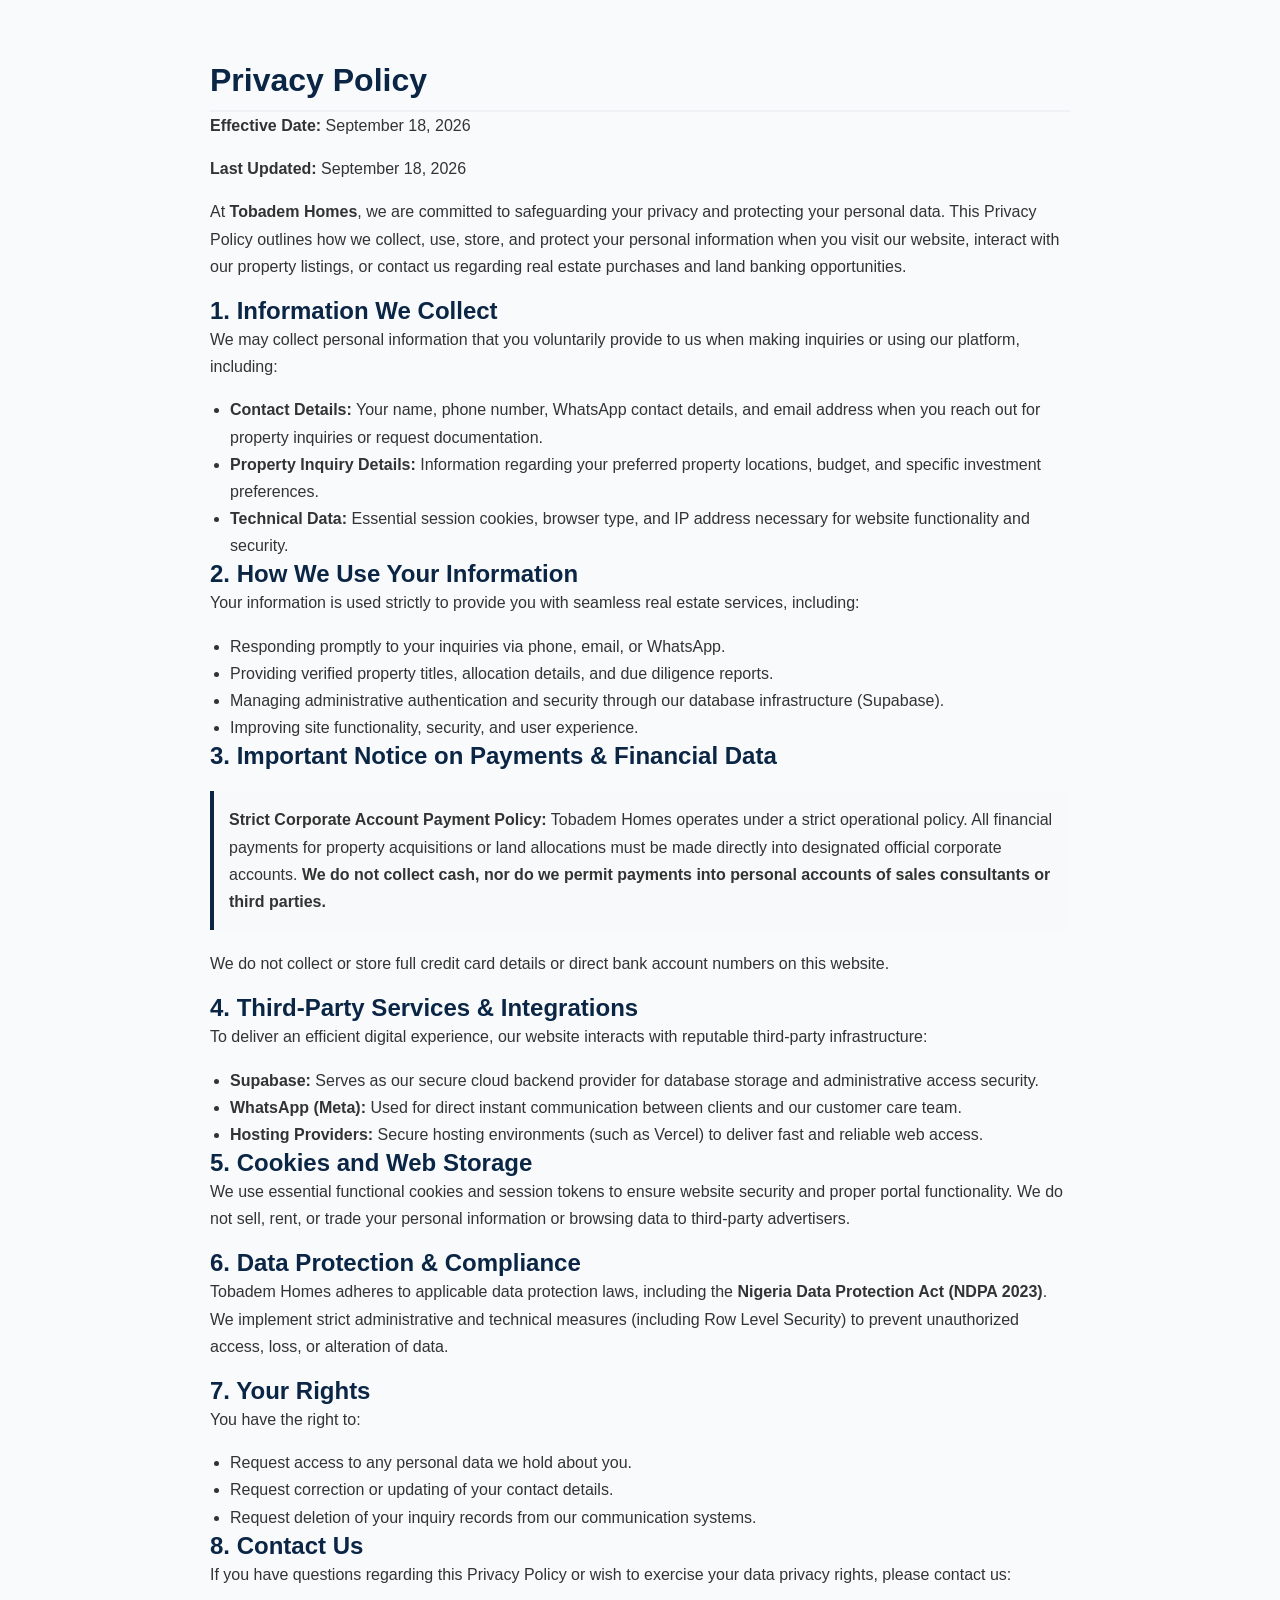
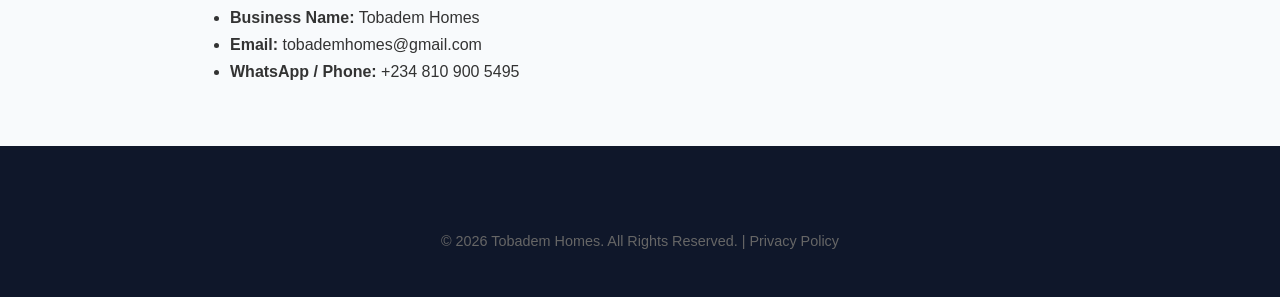
==== privacy-policy.html @ af04cc26 "Create privacy-policy.html" ====
<!doctype html>
<html lang="en">
  <head>
    <meta charset="UTF-8" />
    <meta name="viewport" content="width=device-width, initial-scale=1.0" />
    <title>Privacy Policy - Tobadem Homes</title>
    <link rel="stylesheet" href="style.css" />
    <!-- Link to your external stylesheet -->
    <style>
      .privacy-container {
        max-width: 900px;
        margin: 40px auto;
        padding: 20px;
        line-height: 1.7;
        color: #333;
      }
      .privacy-container h1,
      .privacy-container h2 {
        color: #0b2545; /* Navy Blue */
      }
      .privacy-container h1 {
        border-bottom: 2px solid #eef2f5;
        padding-bottom: 10px;
      }
      .privacy-container ul {
        margin-left: 20px;
      }
      .notice-box {
        background-color: #f8f9fa;
        border-left: 4px solid #0b2545;
        padding: 15px;
        margin: 20px 0;
      }
    </style>
  </head>
  <body>
    <main class="privacy-container">
      <h1>Privacy Policy</h1>
      <p><strong>Effective Date:</strong> September 18, 2026</p>
      <p><strong>Last Updated:</strong> September 18, 2026</p>

      <p>
        At <strong>Tobadem Homes</strong>, we are committed to safeguarding your
        privacy and protecting your personal data. This Privacy Policy outlines
        how we collect, use, store, and protect your personal information when
        you visit our website, interact with our property listings, or contact
        us regarding real estate purchases and land banking opportunities.
      </p>

      <h2>1. Information We Collect</h2>
      <p>
        We may collect personal information that you voluntarily provide to us
        when making inquiries or using our platform, including:
      </p>
      <ul>
        <li>
          <strong>Contact Details:</strong> Your name, phone number, WhatsApp
          contact details, and email address when you reach out for property
          inquiries or request documentation.
        </li>
        <li>
          <strong>Property Inquiry Details:</strong> Information regarding your
          preferred property locations, budget, and specific investment
          preferences.
        </li>
        <li>
          <strong>Technical Data:</strong> Essential session cookies, browser
          type, and IP address necessary for website functionality and security.
        </li>
      </ul>

      <h2>2. How We Use Your Information</h2>
      <p>
        Your information is used strictly to provide you with seamless real
        estate services, including:
      </p>
      <ul>
        <li>
          Responding promptly to your inquiries via phone, email, or WhatsApp.
        </li>
        <li>
          Providing verified property titles, allocation details, and due
          diligence reports.
        </li>
        <li>
          Managing administrative authentication and security through our
          database infrastructure (Supabase).
        </li>
        <li>Improving site functionality, security, and user experience.</li>
      </ul>

      <h2>3. Important Notice on Payments & Financial Data</h2>
      <div class="notice-box">
        <p>
          <strong>Strict Corporate Account Payment Policy:</strong> Tobadem
          Homes operates under a strict operational policy. All financial
          payments for property acquisitions or land allocations must be made
          directly into designated official corporate accounts.
          <strong
            >We do not collect cash, nor do we permit payments into personal
            accounts of sales consultants or third parties.</strong
          >
        </p>
      </div>
      <p>
        We do not collect or store full credit card details or direct bank
        account numbers on this website.
      </p>

      <h2>4. Third-Party Services & Integrations</h2>
      <p>
        To deliver an efficient digital experience, our website interacts with
        reputable third-party infrastructure:
      </p>
      <ul>
        <li>
          <strong>Supabase:</strong> Serves as our secure cloud backend provider
          for database storage and administrative access security.
        </li>
        <li>
          <strong>WhatsApp (Meta):</strong> Used for direct instant
          communication between clients and our customer care team.
        </li>
        <li>
          <strong>Hosting Providers:</strong> Secure hosting environments (such
          as Vercel) to deliver fast and reliable web access.
        </li>
      </ul>

      <h2>5. Cookies and Web Storage</h2>
      <p>
        We use essential functional cookies and session tokens to ensure website
        security and proper portal functionality. We do not sell, rent, or trade
        your personal information or browsing data to third-party advertisers.
      </p>

      <h2>6. Data Protection & Compliance</h2>
      <p>
        Tobadem Homes adheres to applicable data protection laws, including the
        <strong>Nigeria Data Protection Act (NDPA 2023)</strong>. We implement
        strict administrative and technical measures (including Row Level
        Security) to prevent unauthorized access, loss, or alteration of data.
      </p>

      <h2>7. Your Rights</h2>
      <p>You have the right to:</p>
      <ul>
        <li>Request access to any personal data we hold about you.</li>
        <li>Request correction or updating of your contact details.</li>
        <li>
          Request deletion of your inquiry records from our communication
          systems.
        </li>
      </ul>

      <h2>8. Contact Us</h2>
      <p>
        If you have questions regarding this Privacy Policy or wish to exercise
        your data privacy rights, please contact us:
      </p>
      <ul>
        <li><strong>Business Name:</strong> Tobadem Homes</li>
        <li><strong>Email:</strong> tobademhomes@gmail.com</li>
        <li><strong>WhatsApp / Phone:</strong> +234 810 900 5495</li>
      </ul>
    </main>

    <footer>
      <p
        style="text-align: center; padding: 20px; font-size: 0.9em; color: #666"
      >
        &copy; 2026 Tobadem Homes. All Rights Reserved. |
        <a href="privacy.html">Privacy Policy</a>
      </p>
    </footer>
  </body>
</html>
---- style.css ----
/* ==========================================================================
   TOBADEM HOMES - MASTER STYLESHEET (PRODUCTION READY)
   ========================================================================== */

/* --------------------------------------------------------------------------
   1. CSS Custom Properties / Design Tokens
   -------------------------------------------------------------------------- */
:root {
  --primary: #0f172a;          /* Deep Navy / Executive Base */
  --primary-light: #1e293b;    /* Lighter Navy Surface */
  --accent: #d97706;          /* Premium Gold / Amber */
  --accent-hover: #b45309;    /* Deep Gold Hover */
  --brand-green: #16a34a;      /* Original Verified Seal Green */
  --brand-green-hover: #15803d;/* Darker Green Hover */
  --brand-green-fade: rgba(22, 163, 74, 0.12); /* Soft Faded Green Badge BG */
  --bg-light: #f8fafc;         /* Cool Light Grey Background */
  --bg-white: #ffffff;         /* Pure White Surface */
  --text-dark: #334155;        /* Charcoal Body Text */
  --text-muted: #64748b;       /* Muted / Secondary Text */
  --border-color: #e2e8f0;     /* Border Light Neutral */
  --shadow-sm: 0 1px 3px rgba(0,0,0,0.1);
  --shadow-md: 0 4px 6px -1px rgba(0,0,0,0.1), 0 2px 4px -1px rgba(0,0,0,0.06);
  --shadow-lg: 0 20px 25px -5px rgba(0, 0, 0, 0.25);
  --transition: all 0.3s ease;
  --max-width: 1200px;
  --radius-sm: 6px;
  --radius-md: 8px;
  --radius-lg: 12px;
}

/* --------------------------------------------------------------------------
   2. Global Resets & Base Styles
   -------------------------------------------------------------------------- */
* {
  margin: 0;
  padding: 0;
  box-sizing: border-box;
}

html {
  scroll-behavior: smooth;
  font-size: 16px;
}

body {
  font-family: 'Segoe UI', -apple-system, BlinkMacSystemFont, Roboto, Oxygen, Ubuntu, Cantarell, sans-serif;
  line-height: 1.6;
  color: var(--text-dark);
  background-color: var(--bg-light);
  overflow-x: hidden;
}

h1, h2, h3, h4, h5, h6 {
  color: var(--primary);
  line-height: 1.25;
  font-weight: 700;
}

p {
  margin-bottom: 1rem;
}

p:last-child {
  margin-bottom: 0;
}

a {
  text-decoration: none;
  color: inherit;
  transition: var(--transition);
}

img {
  max-width: 100%;
  height: auto;
  display: block;
}

/* Accessibility Focus States */
a:focus-visible,
button:focus-visible,
input:focus-visible,
textarea:focus-visible {
  outline: 2px solid var(--accent);
  outline-offset: 2px;
}

/* --------------------------------------------------------------------------
   3. Common Layout & Utilities
   -------------------------------------------------------------------------- */
.container {
  max-width: var(--max-width);
  margin: 0 auto;
  padding: 0 1.5rem;
}

/* Section transparent overrides for unified background */
section,
.bg-light,
.developer-partners-section {
  background-color: transparent !important;
}

.section-header {
  text-align: center;
  margin-bottom: 2rem;
}

.section-header h2 {
  font-size: 2.25rem;
  font-weight: 800;
  margin-bottom: 0.5rem;
}

.section-header p {
  color: var(--text-muted);
  font-size: 1.1rem;
}

.grid {
  display: grid;
  grid-template-columns: repeat(auto-fit, minmax(300px, 1fr));
  gap: 2rem;
}

.category {
  display: inline-block;
  font-size: 0.75rem;
  text-transform: uppercase;
  letter-spacing: 1px;
  font-weight: 700;
  color: var(--accent);
  background: rgba(217, 119, 6, 0.1);
  padding: 0.25rem 0.75rem;
  border-radius: 50px;
  margin-bottom: 0.5rem;
}

.lead {
  font-size: 1.15rem;
  font-weight: 600;
  color: var(--primary);
}

/* Button Variants */
.btn-primary {
  display: inline-block;
  background-color: var(--accent);
  color: #ffffff;
  padding: 0.8rem 1.6rem;
  border-radius: var(--radius-sm);
  font-weight: 600;
  border: none;
  cursor: pointer;
  text-align: center;
  transition: var(--transition);
}

.btn-primary:hover {
  background-color: var(--accent-hover);
  transform: translateY(-2px);
}

.btn-secondary {
  display: inline-block;
  background-color: transparent;
  color: #ffffff;
  padding: 0.8rem 1.6rem;
  border-radius: var(--radius-sm);
  font-weight: 600;
  border: 2px solid #ffffff;
  cursor: pointer;
  text-align: center;
  transition: var(--transition);
}

.btn-secondary:hover {
  background-color: #ffffff;
  color: var(--primary);
}

/* --------------------------------------------------------------------------
   4. Navigation Bar & Mobile Menu Toggle Styles
   -------------------------------------------------------------------------- */
header {
  position: sticky;
  top: 0;
  background-color: #ffffff !important;
  z-index: 1000;
  border-bottom: 1px solid var(--border-color);
  box-shadow: var(--shadow-sm);
}

.navbar {
  display: flex;
  justify-content: space-between;
  align-items: center;
  max-width: var(--max-width);
  margin: 0 auto;
  padding: 1.2rem 1.5rem;
}

.logo {
  font-size: 1.5rem;
  font-weight: 800;
  color: var(--primary);
  letter-spacing: 1px;
}

.logo span {
  color: var(--accent);
}

.nav-links {
  display: flex;
  list-style: none;
  align-items: center;
  gap: 1.8rem;
}

.nav-links a {
  color: var(--text-dark);
  font-size: 0.95rem;
  font-weight: 600;
}

.nav-links a:hover {
  color: var(--accent);
}

.btn-nav {
  background-color: var(--accent);
  color: #ffffff !important;
  padding: 0.55rem 1.2rem;
  border-radius: var(--radius-sm);
}

.btn-nav:hover {
  background-color: var(--accent-hover) !important;
}

.menu-toggle {
  display: none;
  flex-direction: column;
  cursor: pointer;
  gap: 5px;
}

.menu-toggle .bar {
  width: 25px;
  height: 3px;
  background-color: var(--primary, #333);
  transition: 0.3s;
}

/* --------------------------------------------------------------------------
   5. Hero Section (Responsive Auto-Height)
   -------------------------------------------------------------------------- */
.hero,
#home.hero {
  background: linear-gradient(rgba(15, 23, 42, 0.85), rgba(15, 23, 42, 0.85)), 
              url('images/hero-photo.jpeg') center/cover no-repeat !important;
  height: auto !important;
  min-height: 480px;
  display: flex;
  align-items: center;
  justify-content: center;
  text-align: center;
  padding: 5rem 1.5rem 4rem 1.5rem !important;
  position: relative;
  z-index: 1;
}

.hero-content {
  max-width: 800px;
  width: 100%;
}

.hero-content h1 {
  color: #ffffff !important;
  font-size: 3rem;
  margin-bottom: 1rem;
}

.hero-content p {
  color: #e2e8f0 !important;
  font-size: 1.25rem;
  margin-bottom: 2rem;
}

.hero-btns {
  display: flex;
  gap: 1rem;
  justify-content: center;
}

/* --------------------------------------------------------------------------
   6. About Us Section (Standardized Header Scale & Center Alignment)
   -------------------------------------------------------------------------- */
#about h2,
.about-section h2,
.about-text h2,
#about .section-header {
  font-size: 2.25rem !important; /* Standardized to match all section titles */
  font-weight: 800 !important;
  color: var(--primary) !important;
  text-align: center !important;
  margin-bottom: 0.75rem !important;
}

#about p.lead,
.about-section p.lead,
.about-text p.lead,
#about .lead {
  text-align: center !important;
  max-width: 900px !important;
  margin-left: auto !important;
  margin-right: auto !important;
  margin-bottom: 2rem !important;
}

/* Maintain Justified Body Paragraphs Across Full Width */
#about p:not(.lead),
.about-section p:not(.lead),
.about-content p:not(.lead) {
  text-align: justify !important;
  text-justify: inter-word !important;
  max-width: 100% !important;
  margin-bottom: 1.2rem;
}

.about-text {
  max-width: 100% !important;
  margin: 0 auto;
}

/* --------------------------------------------------------------------------
   7. CEO / Leadership Section
   -------------------------------------------------------------------------- */
.ceo-wrapper {
  display: flex;
  align-items: flex-start;
  gap: 3.5rem;
}

.ceo-image-container {
  flex: 0 0 380px;
  position: relative;
  background-color: var(--border-color);
  border-radius: var(--radius-lg);
}

.ceo-img {
  width: 100%;
  height: 460px;
  border-radius: var(--radius-lg);
  box-shadow: var(--shadow-md);
  object-fit: cover;
  object-position: center top;
}

.ceo-badge {
  position: absolute;
  bottom: 20px;
  left: 20px;
  background-color: var(--accent);
  color: #ffffff;
  padding: 0.5rem 1rem;
  font-weight: 700;
  font-size: 0.85rem;
  border-radius: var(--radius-sm);
  box-shadow: var(--shadow-sm);
}

.ceo-content {
  flex: 1;
}

.ceo-content h2 {
  font-size: 2.2rem;
  margin-bottom: 0.2rem;
}

.ceo-name {
  color: var(--accent);
  font-size: 1.4rem;
  margin-bottom: 1.2rem;
}

/* CEO Text Justification */
#ceo .ceo-content p,
#ceo .ceo-content .lead {
  text-align: justify !important;
  text-justify: inter-word !important;
}

.ceo-highlights {
  display: flex;
  flex-direction: column;
  gap: 0.8rem;
  margin-top: 1.5rem;
}

.highlight-item {
  display: flex;
  align-items: center;
  gap: 0.8rem;
  font-weight: 600;
  color: var(--primary);
}

.highlight-item i {
  color: var(--accent);
  font-size: 1.2rem;
}

/* --------------------------------------------------------------------------
   8. Meet Our Team Section (Scope-Protected)
   -------------------------------------------------------------------------- */
.tobadem-team-section {
  text-align: center;
}

.tobadem-team-section .container {
  max-width: 1200px;
  margin: 0 auto;
  position: relative;
}

.tobadem-team-section .section-title {
  color: #0f172a;
  font-size: 2.25rem;
  font-weight: 800;
  letter-spacing: -0.5px;
  margin-bottom: 12px;
}

.tobadem-team-section .section-subtitle {
  color: #64748b;
  font-size: 1rem;
  max-width: 700px;
  margin: 0 auto 50px auto;
  line-height: 1.6;
}

.tobadem-team-section .slider-wrapper {
  position: relative;
  width: 100%;
}

.tobadem-team-section .team-slider {
  display: grid;
  grid-auto-flow: column;
  grid-auto-columns: calc((100% - 60px) / 4);
  gap: 20px;
  overflow-x: auto;
  scroll-behavior: smooth;
  scrollbar-width: none;
  padding-bottom: 25px;
  scroll-snap-type: x mandatory;
}

.tobadem-team-section .team-slider::-webkit-scrollbar {
  display: none;
}

.tobadem-team-section .team-card {
  position: relative;
  display: flex;
  flex-direction: column;
  background: #ffffff;
  border-radius: 8px;
  overflow: hidden;
  box-shadow: 0 4px 6px -1px rgba(0, 0, 0, 0.05), 0 2px 4px -1px rgba(0, 0, 0, 0.03);
  border: 1px solid #f1f5f9;
  scroll-snap-align: center;
}

.tobadem-team-section .team-card:first-child {
  scroll-snap-align: start;
}

.tobadem-team-section .image-container {
  width: 100%;
  height: 340px;
  overflow: hidden;
  clip-path: polygon(12% 0%, 100% 0%, 88% 100%, 0% 100%);
  background: #f8fafc;
  position: relative;
}

.tobadem-team-section .image-container::before {
  content: '';
  position: absolute;
  top: 0;
  left: 11.5%;
  width: 4px;
  height: 35px;
  background-color: #d97706;
  z-index: 2;
}

.tobadem-team-section .image-container img,
.team-card img,
.team-member-img img {
  width: 100%;
  height: 100%;
  object-fit: cover;
  object-position: center top !important;
}

.tobadem-team-section .member-info {
  margin-top: 5px;
  background: #ffffff;
  border-left: 4px solid #d97706;
  padding: 16px 15px;
  text-align: left;
  clip-path: polygon(0 0, 90% 0, 100% 100%, 0% 100%);
}

.tobadem-team-section .member-name {
  font-size: 1.15rem;
  font-weight: 700;
  color: #0f172a;
  letter-spacing: -0.3px;
}

.tobadem-team-section .member-role {
  font-size: 0.9rem;
  color: #d97706;
  font-weight: 600;
  margin-top: 3px;
}

.tobadem-team-section .slide-btn {
  position: absolute;
  right: -25px;
  top: 45%;
  transform: translateY(-50%);
  width: 46px;
  height: 46px;
  border-radius: 6px;
  background-color: #d97706;
  color: #ffffff;
  border: none;
  cursor: pointer;
  display: flex;
  align-items: center;
  justify-content: center;
  box-shadow: 0 4px 12px rgba(217, 119, 6, 0.2);
  transition: background-color 0.2s, transform 0.2s;
  z-index: 10;
  user-select: none;
}

.tobadem-team-section .slide-btn:hover {
  background-color: #b45309;
  transform: translateY(-50%) scale(1.03);
}

.tobadem-team-section .prev-btn {
  left: -25px;
  right: auto;
}

/* --------------------------------------------------------------------------
   9. Developer Partners Section (Marquee)
   -------------------------------------------------------------------------- */
.developer-partners-wrapper {
  overflow: hidden;
  width: 100%;
  position: relative;
}

.developer-partners-grid {
  display: flex !important;
  gap: 20px;
  width: max-content;
  animation: continuousScrollRight 10s linear infinite;
}

.developer-partners-grid:hover {
  animation-play-state: paused;
}

.developer-partners-section .partner-card {
  flex-shrink: 0;
  min-width: 220px;
  text-align: center;
  background: #ffffff;
  border: 1px solid var(--border-color);
  border-radius: var(--radius-md);
  padding: 1.2rem 1rem;
  box-shadow: var(--shadow-sm);
  transition: var(--transition);
}

.developer-partners-section .partner-card:hover {
  transform: translateY(-3px);
  border-color: var(--accent);
  box-shadow: var(--shadow-md);
}

.partner-card span {
  font-weight: 700;
  color: var(--primary);
  font-size: 1rem;
}

/* --------------------------------------------------------------------------
   10. Property Cards & Green Accents
   -------------------------------------------------------------------------- */
#property-grid {
  display: grid;
  grid-template-columns: repeat(auto-fill, minmax(300px, 1fr));
  gap: 20px;
}

.filter-container {
  display: flex;
  justify-content: center;
  gap: 0.8rem;
  margin-bottom: 2.5rem;
  flex-wrap: wrap;
  grid-column: 1 / -1;
}

.filter-btn {
  background-color: #ffffff;
  border: 1px solid var(--border-color);
  padding: 0.6rem 1.2rem;
  border-radius: 50px;
  cursor: pointer;
  font-weight: 600;
  color: var(--text-dark);
  transition: var(--transition);
}

.filter-btn:hover,
.filter-btn.active {
  background-color: var(--primary);
  color: #ffffff;
  border-color: var(--primary);
}

.property-card {
  background: #ffffff;
  border-radius: var(--radius-md);
  overflow: hidden;
  box-shadow: var(--shadow-sm);
  border: 1px solid var(--border-color);
  display: flex;
  flex-direction: column;
  transition: var(--transition);
  max-width: 380px;
  width: 100%;
  margin: 0 auto;
}

.property-card:hover {
  transform: translateY(-5px);
  box-shadow: var(--shadow-md);
}

.card-image-wrapper {
  position: relative !important;
  height: 220px !important;
  max-height: 220px !important;
  overflow: hidden;
  background-color: #e2e8f0;
}

.card-img {
  width: 100%;
  height: 220px !important;
  max-height: 220px !important;
  object-fit: cover;
  transition: transform 0.5s ease;
}

.property-card:hover .card-img {
  transform: scale(1.05);
}

.card-badge {
  position: absolute;
  top: 15px;
  left: 15px;
  background: var(--brand-green-fade);
  color: var(--brand-green-hover);
  border: 1px solid rgba(22, 163, 74, 0.3);
  backdrop-filter: blur(4px);
  padding: 0.35rem 0.85rem;
  font-size: 0.75rem;
  font-weight: 700;
  border-radius: 50px;
}

.verification-seal {
  position: absolute !important;
  top: 12px !important;
  right: 12px !important;
  left: auto !important;
  bottom: auto !important;
  width: auto !important;
  height: auto !important;
  max-width: max-content !important;
  max-height: max-content !important;
  padding: 6px 12px !important;
  display: inline-flex !important;
  align-items: center !important;
  justify-content: center !important;
  gap: 6px !important;
  background-color: #10b981 !important;
  color: #ffffff !important;
  font-size: 0.85rem !important;
  font-weight: 700 !important;
  line-height: 1 !important;
  white-space: nowrap !important;
  border-radius: 6px !important;
  z-index: 10 !important;
}

.verification-seal svg {
  width: 14px !important;
  height: 14px !important;
  min-width: 14px !important;
  fill: currentColor !important;
}

.card-body {
  padding: 1.5rem;
  display: flex;
  flex-direction: column;
  flex-grow: 1;
}

.card-title {
  font-size: 1.2rem;
  margin-bottom: 0.4rem;
}

.card-location {
  color: var(--text-muted);
  font-size: 0.85rem;
  display: flex;
  align-items: center;
  gap: 4px;
  margin-bottom: 1rem;
}

.card-pricing-block {
  background-color: var(--bg-light);
  padding: 0.8rem 1rem;
  border-radius: var(--radius-sm);
  margin-bottom: 1rem;
}

.price-main {
  display: flex;
  flex-direction: column;
  margin-bottom: 0.3rem;
}

.price-label {
  font-size: 0.75rem;
  color: var(--text-muted);
  text-transform: uppercase;
}

.price-value {
  font-size: 1.25rem;
  font-weight: 800;
  color: var(--accent);
}

.deposit-tag {
  font-size: 0.85rem;
  color: var(--text-dark);
}

.card-features-list {
  list-style: none;
  margin-bottom: 1.5rem;
  flex-grow: 1;
}

.btn-verify-action {
  display: block;
  width: 100%;
  background-color: var(--brand-green);
  color: #ffffff;
  text-align: center;
  padding: 0.8rem;
  border-radius: var(--radius-sm);
  font-size: 0.9rem;
  font-weight: 700;
  transition: var(--transition);
}

.btn-verify-action:hover {
  background-color: var(--brand-green-hover);
  transform: translateY(-2px);
  box-shadow: 0 4px 10px rgba(22, 163, 74, 0.25);
}

/* --------------------------------------------------------------------------
   11. Testimonials & Client Reviews Slider (Marquee)
   -------------------------------------------------------------------------- */
.reviews-slider-wrapper {
  overflow: hidden;
  width: 100%;
  position: relative;
}

.reviews-track {
  display: flex;
  gap: 24px;
  width: max-content;
  animation: continuousScrollRight 10s linear infinite;
}

.reviews-track:hover {
  animation-play-state: paused;
}

.review-card {
  flex-shrink: 0;
  width: 320px;
  background: var(--bg-white);
  border: 1px solid var(--border-color);
  border-radius: var(--radius-md);
  padding: 1.8rem;
  box-shadow: var(--shadow-sm);
  display: flex;
  flex-direction: column;
  justify-content: space-between;
}

.review-stars {
  color: var(--accent);
  margin-bottom: 0.8rem;
  font-size: 0.9rem;
}

.review-text {
  font-size: 0.95rem;
  color: var(--text-dark);
  font-style: italic;
  margin-bottom: 1.2rem;
}

.review-author {
  display: flex;
  flex-direction: column;
}

.review-author strong {
  color: var(--primary);
  font-size: 0.95rem;
}

.review-author span {
  font-size: 0.8rem;
  color: var(--text-muted);
}

/* --------------------------------------------------------------------------
   12. SHARED KEYFRAME ANIMATIONS
   -------------------------------------------------------------------------- */
@keyframes continuousScrollRight {
  0% {
    transform: translateX(-50%);
  }
  100% {
    transform: translateX(0);
  }
}

/* --------------------------------------------------------------------------
   13. Educational Blog Cards Section
   -------------------------------------------------------------------------- */
.card {
  background-color: #ffffff;
  border-radius: var(--radius-md);
  border: 1px solid var(--border-color);
  box-shadow: var(--shadow-sm);
  transition: var(--transition);
  display: flex;
  flex-direction: column;
}

.card:hover {
  transform: translateY(-5px);
  box-shadow: var(--shadow-md);
}

.card-body h3 {
  font-size: 1.3rem;
  margin-top: 0.4rem;
  margin-bottom: 0.4rem;
}

.card-body .date {
  font-size: 0.85rem;
  color: var(--text-muted);
  margin-bottom: 1rem;
}

/* --------------------------------------------------------------------------
   14. Contact Section & Forms
   -------------------------------------------------------------------------- */
.contact-wrapper {
  max-width: 650px;
  margin: 0 auto;
  background-color: #ffffff;
  padding: 2.5rem;
  border-radius: var(--radius-lg);
  box-shadow: var(--shadow-sm);
  border: 1px solid var(--border-color);
}

.contact-form {
  display: flex;
  flex-direction: column;
  gap: 1.2rem;
}

.contact-form input,
.contact-form textarea {
  width: 100%;
  padding: 0.8rem 1rem;
  border: 1px solid var(--border-color);
  border-radius: var(--radius-sm);
  font-family: inherit;
  font-size: 0.95rem;
  outline: none;
  transition: var(--transition);
}

.contact-form input:focus,
.contact-form textarea:focus {
  border-color: var(--accent);
}

#formFeedback {
  margin-top: 12px;
  display: block;
  width: 100%;
}

/* --------------------------------------------------------------------------
   15. Modal Reader Mechanics (Justified Body Text)
   -------------------------------------------------------------------------- */
.blog-modal {
  display: none;
  position: fixed;
  top: 0;
  left: 0;
  width: 100%;
  height: 100%;
  background: rgba(15, 23, 42, 0.8);
  backdrop-filter: blur(6px);
  z-index: 2000;
  overflow-y: auto;
  padding: 20px;
}

.blog-modal-content {
  background: #ffffff;
  max-width: 850px;
  margin: 40px auto;
  border-radius: var(--radius-lg);
  padding: 2.5rem;
  position: relative;
  box-shadow: var(--shadow-lg);
}

.blog-modal-close {
  position: absolute;
  top: 20px;
  right: 20px;
  background: none;
  border: none;
  font-size: 2.2rem;
  cursor: pointer;
  color: var(--text-muted);
  transition: var(--transition);
}

.blog-modal-close:hover {
  color: var(--primary);
}

.blog-modal-header h2 {
  font-size: 2rem;
  color: var(--primary);
  margin: 0.8rem 0 0.4rem;
  line-height: 1.3;
}

.blog-modal-date {
  font-size: 0.85rem;
  color: var(--text-muted);
}

.blog-modal-body,
.blog-modal-body p {
  margin-top: 1.5rem;
  color: var(--text-dark);
  font-size: 1rem;
  line-height: 1.7;
  text-align: justify !important;
  text-justify: inter-word !important;
}

.blog-modal-footer {
  margin-top: 2.5rem;
  text-align: center;
}

/* --------------------------------------------------------------------------
   16. Footer Section
   -------------------------------------------------------------------------- */
footer {
  background-color: var(--primary) !important;
  color: #ffffff;
  padding: 4rem 1.5rem 1.5rem;
  position: relative;
}

.footer-container {
  max-width: var(--max-width);
  margin: 0 auto;
  display: grid;
  grid-template-columns: 1.5fr 1fr;
  gap: 3rem;
  margin-bottom: 3rem;
}

.footer-brand h3 {
  color: #ffffff;
  font-size: 1.5rem;
  margin-bottom: 1rem;
}

.footer-brand h3 span {
  color: var(--accent);
}

.footer-brand p {
  color: #94a3b8;
  max-width: 450px;
}

.footer-socials h4 {
  color: #ffffff;
  font-size: 1.2rem;
  margin-bottom: 0.8rem;
}

.footer-socials p {
  color: #94a3b8;
  font-size: 0.9rem;
  margin-bottom: 1.2rem;
}

.social-icons {
  display: flex;
  align-items: center;
  gap: 0.8rem;
  flex-wrap: wrap;
}

.social-icons a {
  display: flex;
  align-items: center;
  justify-content: center;
  width: 40px;
  height: 40px;
  background-color: var(--primary-light);
  color: #ffffff;
  border-radius: 50%;
  font-size: 1rem;
}

.social-icons a:hover {
  background-color: var(--accent);
}

.social-icons a.whatsapp-btn {
  width: auto;
  border-radius: 50px;
  padding: 0 1.2rem;
  background-color: #25d366;
  gap: 0.5rem;
  font-weight: 600;
  font-size: 0.85rem;
}

.social-icons a.whatsapp-btn:hover {
  background-color: #1eb954;
}

.footer-bottom {
  text-align: center;
  padding-top: 1.5rem;
  border-top: 1px solid var(--primary-light);
  color: #64748b;
  font-size: 0.85rem;
}

/* --------------------------------------------------------------------------
   17. UNIFORM SECTION HEIGHT OVERRIDES
   -------------------------------------------------------------------------- */
#about,
#ceo,
#team,
.tobadem-team-section,
#testimonials,
#partners,
.developer-partners-section,
#blog,
#contact {
  padding-top: 3rem !important;
  padding-bottom: 3rem !important;
  min-height: auto !important;
  height: auto !important;
}

#properties {
  padding-top: 4rem !important;
  padding-bottom: 4rem !important;
  height: auto !important;
}

section .section-header {
  margin-top: 0 !important;
  margin-bottom: 1.5rem !important;
}

/* --------------------------------------------------------------------------
   18. CONSOLIDATED RESPONSIVE MEDIA QUERIES
   -------------------------------------------------------------------------- */

/* Large Tablets / Laptops */
@media (max-width: 1024px) {
  .tobadem-team-section .team-slider { 
    grid-auto-columns: calc((100% - 40px) / 3); 
  }
}

/* Tablets */
@media (max-width: 992px) {
  .ceo-wrapper {
    flex-direction: column;
  }

  .ceo-image-container {
    flex: initial;
    width: 100% !important;
    max-width: 480px !important;
    margin: 0 auto 1.5rem auto !important;
  }

  .ceo-img {
    width: 100% !important;
    height: 380px !important;
    object-fit: cover !important;
  }

  .footer-container {
    grid-template-columns: 1fr;
  }
}

/* Small Tablets & Handheld Devices (< 768px) */
@media (max-width: 768px) {
  #about, #ceo, #team, #testimonials, #partners, #blog, #contact {
    padding-top: 2rem !important;
    padding-bottom: 2rem !important;
  }

  .navbar {
    display: flex;
    justify-content: space-between;
    align-items: center;
    position: relative;
    width: 100%;
    padding: 1rem;
  }

  .logo { order: 1; }

  .menu-toggle {
    order: 2;
    display: flex !important;
    flex-direction: column;
    justify-content: space-between;
    width: 28px;
    height: 20px;
    cursor: pointer;
  }

  .menu-toggle span, 
  .menu-toggle .bar {
    display: block;
    height: 3px;
    width: 100%;
    background-color: var(--primary);
    border-radius: 2px;
  }

  .nav-links { display: none; }

  .nav-links.active {
    display: flex !important;
    flex-direction: column;
    position: absolute;
    top: 100%;
    left: 0;
    width: 100%;
    background: #ffffff;
    padding: 1.5rem;
    box-shadow: 0 10px 15px rgba(0,0,0,0.1);
    border-top: 1px solid var(--border-color);
    gap: 1rem;
    text-align: center;
    z-index: 1000;
  }

  /* Hero Section Mobile Fix */
  .hero,
  #home.hero {
    height: auto !important;
    min-height: 0 !important;
    padding-top: 5.5rem !important;
    padding-bottom: 3.5rem !important;
  }

  .hero-content h1 { 
    font-size: 1.85rem !important; 
    line-height: 1.25 !important;
    margin-bottom: 0.8rem !important;
  }

  .hero-content p { 
    font-size: 0.95rem !important; 
    line-height: 1.5 !important;
    margin-bottom: 1.5rem !important;
  }

  .hero-btns { 
    flex-direction: column !important; 
    width: 100%;
    gap: 0.75rem;
  }

  .hero-btns .btn-primary,
  .hero-btns .btn-secondary {
    width: 100%;
    display: block;
  }

  .blog-modal-content { padding: 1.5rem; margin: 20px auto; }
  .blog-modal-header h2 { font-size: 1.5rem; }

  /* Mobile Team Slider & Bottom-Centered Buttons */
  .tobadem-team-section .slider-wrapper {
    padding-bottom: 65px !important;
  }

  .tobadem-team-section .team-slider { 
    display: flex !important;
    gap: 16px !important;
    overflow-x: auto !important;
    scroll-snap-type: x mandatory !important;
    -webkit-overflow-scrolling: touch;
    padding-bottom: 10px !important;
  }

  .tobadem-team-section .team-card {
    flex: 0 0 78vw !important;
    max-width: 280px !important;
    height: auto !important;
    min-height: 0 !important;
    display: flex !important;
    flex-direction: column !important;
    justify-content: flex-start !important;
    scroll-snap-align: center !important;
  }

  .tobadem-team-section .team-card:first-child {
    scroll-snap-align: start !important;
  }

  .tobadem-team-section .team-card .image-container {
    height: auto !important;
    min-height: 0 !important;
  }

  .tobadem-team-section .team-card .image-container img {
    width: 100% !important;
    height: 260px !important;
    object-fit: cover !important;
    display: block !important;
  }

  .tobadem-team-section .team-card .member-info {
    margin-top: 0 !important;
    position: static !important;
    padding-top: 12px !important;
    padding-bottom: 16px !important;
  }

  /* Force Navigation Buttons Visible on Mobile */
  .tobadem-team-section .slide-btn {
    display: flex !important;
    top: auto !important;
    bottom: 5px !important;
    transform: none !important;
    width: 46px !important;
    height: 46px !important;
    z-index: 20 !important;
  }

  .tobadem-team-section .prev-btn {
    left: calc(50% - 54px) !important;
    right: auto !important;
  }

  .tobadem-team-section .next-btn {
    left: calc(50% + 8px) !important;
    right: auto !important;
  }
}
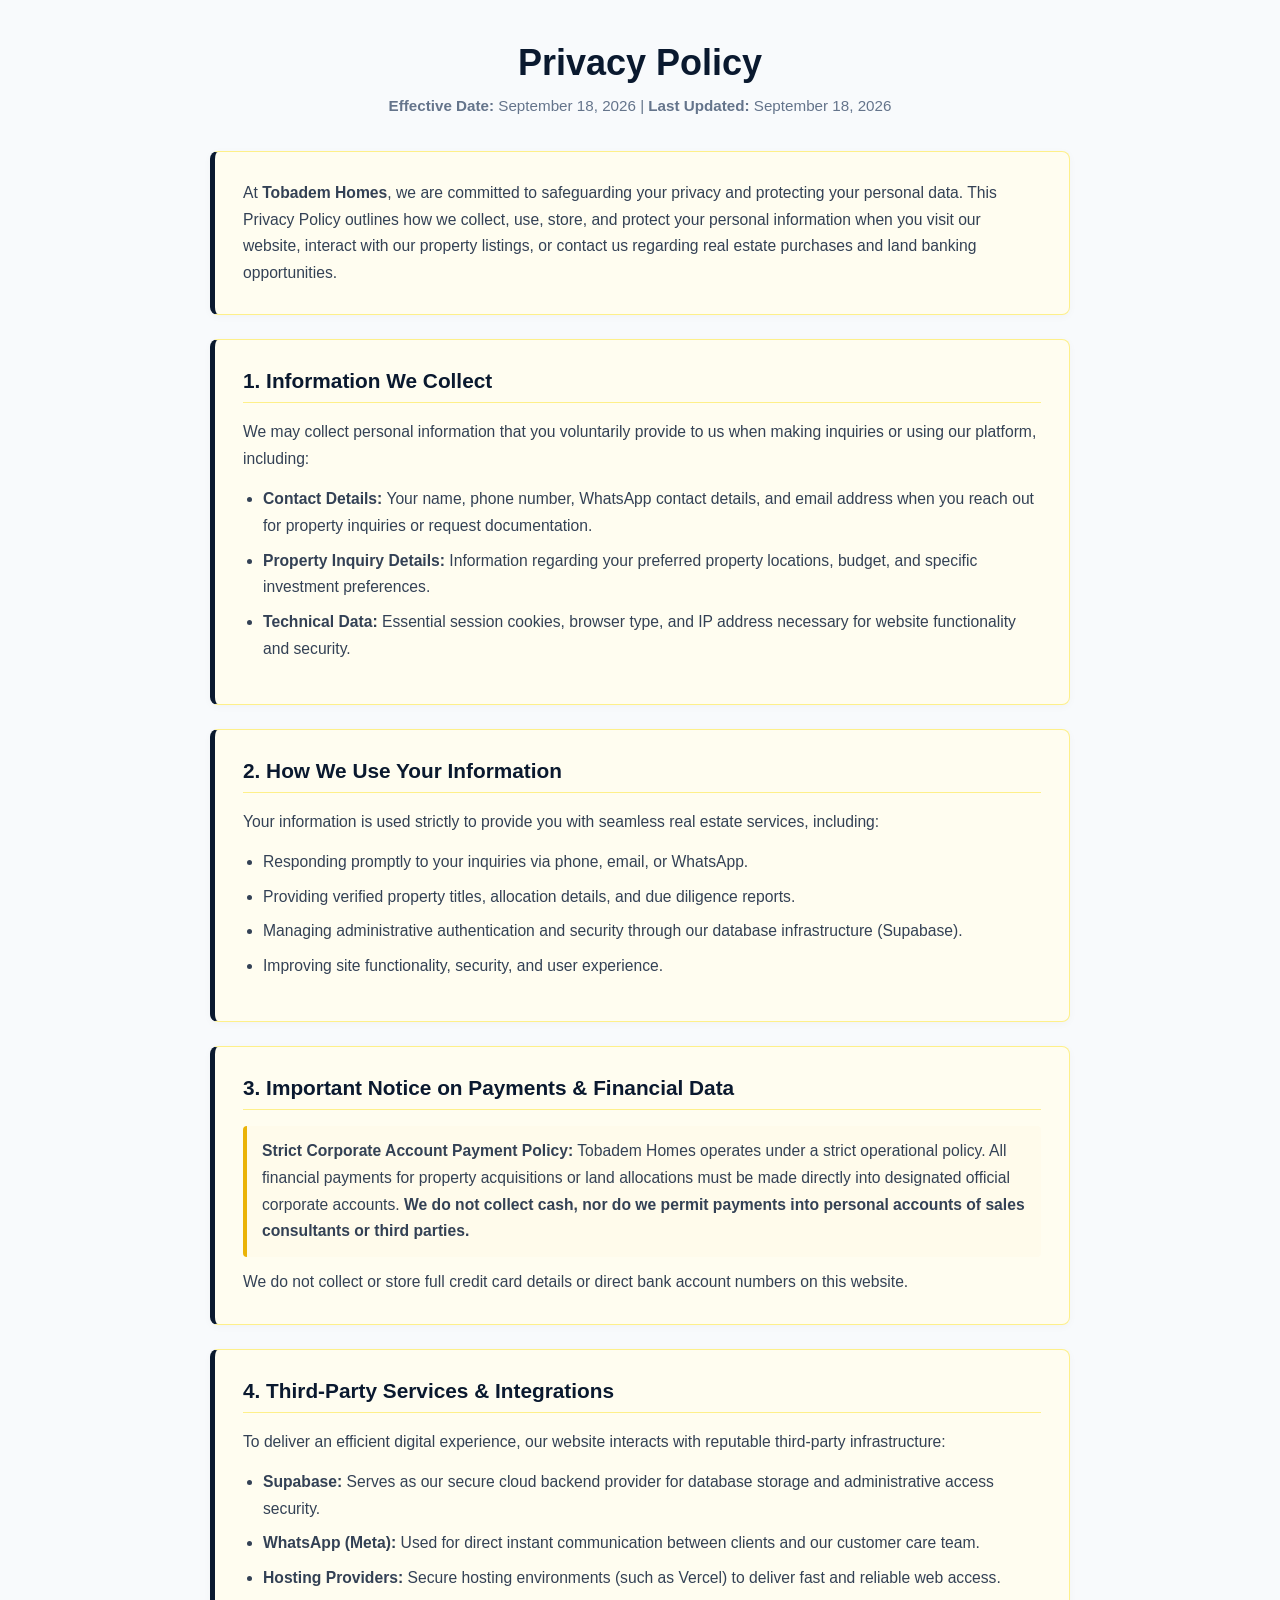
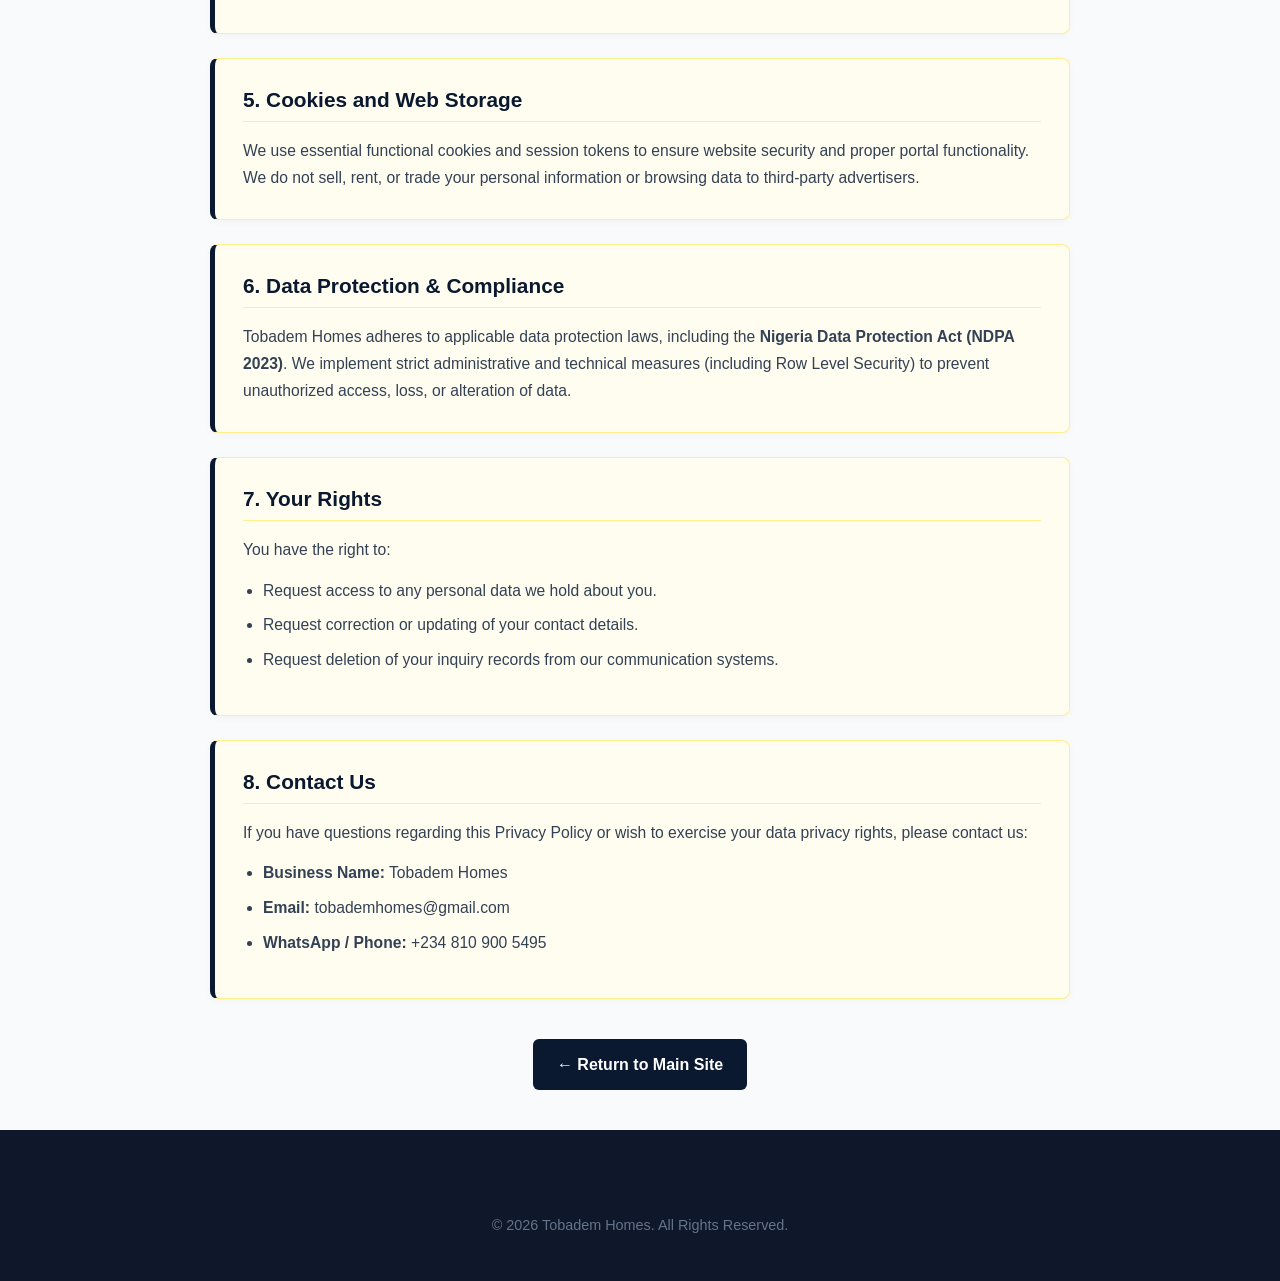
==== commit a4d7d4ec: "Update privacy-policy.html" ====
--- a/privacy-policy.html
+++ b/privacy-policy.html
@@ -4,174 +4,324 @@
     <meta charset="UTF-8" />
     <meta name="viewport" content="width=device-width, initial-scale=1.0" />
     <title>Privacy Policy - Tobadem Homes</title>
+
+    <!-- Google Tag Manager -->
+    <script>
+      (function (w, d, s, l, i) {
+        w[l] = w[l] || [];
+        w[l].push({ "gtm.start": new Date().getTime(), event: "gtm.js" });
+        var f = d.getElementsByTagName(s)[0],
+          j = d.createElement(s),
+          dl = l != "dataLayer" ? "&l=" + l : "";
+        j.async = true;
+        j.src = "https://www.googletagmanager.com/gtm.js?id=" + i + dl;
+        f.parentNode.insertBefore(j, f);
+      })(window, document, "script", "dataLayer", "GTM-56NGSJLP");
+    </script>
+    <!-- End Google Tag Manager -->
+
     <link rel="stylesheet" href="style.css" />
-    <!-- Link to your external stylesheet -->
+    <link rel="icon" type="image/x-icon" href="./images/favicon.ico" />
+
     <style>
+      /* Main Page Setup */
+      body {
+        background-color: #f8fafc;
+        margin: 0;
+        padding: 0;
+        font-family:
+          -apple-system, BlinkMacSystemFont, "Segoe UI", Roboto, Helvetica,
+          Arial, sans-serif;
+      }
+
       .privacy-container {
         max-width: 900px;
         margin: 40px auto;
+        padding: 0 20px;
+        line-height: 1.7;
+        color: #334155;
+      }
+
+      .privacy-header {
+        text-align: center;
+        margin-bottom: 2rem;
+      }
+
+      .privacy-header h1 {
+        color: #0a192f; /* Deep Navy Blue */
+        font-size: 2.25rem;
+        margin-bottom: 0.5rem;
+      }
+
+      .privacy-header .meta-date {
+        color: #64748b;
+        font-size: 0.95rem;
+      }
+
+      /* Card Container Wrapper for Each Policy Section */
+      .privacy-card {
+        background-color: #fffdf0; /* Soft, faint yellow background */
+        border: 1px solid #fef08a; /* Soft yellow border */
+        border-left: 5px solid #0a192f; /* Navy Blue left accent border */
+        border-radius: 8px;
+        padding: 1.75rem;
+        margin-bottom: 1.5rem;
+        box-shadow: 0 2px 8px rgba(0, 0, 0, 0.03);
+      }
+
+      .privacy-card h2 {
+        color: #0a192f; /* Navy Blue */
+        font-size: 1.3rem;
+        margin-top: 0;
+        margin-bottom: 1rem;
+        border-bottom: 1px solid #fef08a;
+        padding-bottom: 8px;
+      }
+
+      .privacy-card p {
+        margin-top: 0;
+        margin-bottom: 0.85rem;
+        font-size: 0.98rem;
+      }
+
+      .privacy-card p:last-child {
+        margin-bottom: 0;
+      }
+
+      .privacy-card ul {
+        margin: 0.5rem 0 0.85rem 1.25rem;
+        padding: 0;
+      }
+
+      .privacy-card ul li {
+        margin-bottom: 0.5rem;
+        font-size: 0.98rem;
+      }
+
+      /* Notice Box inside Card 3 */
+      .notice-box {
+        background-color: #fffbeb;
+        border-left: 4px solid #eab308; /* Strong Yellow Accent */
+        padding: 12px 15px;
+        margin: 12px 0;
+        border-radius: 4px;
+      }
+
+      /* Back to Home Button */
+      .back-home-container {
+        text-align: center;
+        margin: 2.5rem 0;
+      }
+
+      .back-home-btn {
+        display: inline-block;
+        background-color: #0a192f;
+        color: #ffffff;
+        padding: 0.75rem 1.5rem;
+        text-decoration: none;
+        border-radius: 6px;
+        font-weight: 600;
+        transition: background-color 0.2s ease;
+      }
+
+      .back-home-btn:hover {
+        background-color: #1e3a8a;
+      }
+
+      footer p {
+        text-align: center;
         padding: 20px;
-        line-height: 1.7;
-        color: #333;
-      }
-      .privacy-container h1,
-      .privacy-container h2 {
-        color: #0b2545; /* Navy Blue */
-      }
-      .privacy-container h1 {
-        border-bottom: 2px solid #eef2f5;
-        padding-bottom: 10px;
-      }
-      .privacy-container ul {
-        margin-left: 20px;
-      }
-      .notice-box {
-        background-color: #f8f9fa;
-        border-left: 4px solid #0b2545;
-        padding: 15px;
-        margin: 20px 0;
+        font-size: 0.9em;
+        color: #64748b;
       }
     </style>
   </head>
   <body>
+    <!-- Google Tag Manager (noscript) -->
+    <noscript
+      ><iframe
+        src="https://www.googletagmanager.com/ns.html?id=GTM-56NGSJLP"
+        height="0"
+        width="0"
+        style="display: none; visibility: hidden"
+      ></iframe
+    ></noscript>
+    <!-- End Google Tag Manager (noscript) -->
+
     <main class="privacy-container">
-      <h1>Privacy Policy</h1>
-      <p><strong>Effective Date:</strong> September 18, 2026</p>
-      <p><strong>Last Updated:</strong> September 18, 2026</p>
-
-      <p>
-        At <strong>Tobadem Homes</strong>, we are committed to safeguarding your
-        privacy and protecting your personal data. This Privacy Policy outlines
-        how we collect, use, store, and protect your personal information when
-        you visit our website, interact with our property listings, or contact
-        us regarding real estate purchases and land banking opportunities.
-      </p>
-
-      <h2>1. Information We Collect</h2>
-      <p>
-        We may collect personal information that you voluntarily provide to us
-        when making inquiries or using our platform, including:
-      </p>
-      <ul>
-        <li>
-          <strong>Contact Details:</strong> Your name, phone number, WhatsApp
-          contact details, and email address when you reach out for property
-          inquiries or request documentation.
-        </li>
-        <li>
-          <strong>Property Inquiry Details:</strong> Information regarding your
-          preferred property locations, budget, and specific investment
-          preferences.
-        </li>
-        <li>
-          <strong>Technical Data:</strong> Essential session cookies, browser
-          type, and IP address necessary for website functionality and security.
-        </li>
-      </ul>
-
-      <h2>2. How We Use Your Information</h2>
-      <p>
-        Your information is used strictly to provide you with seamless real
-        estate services, including:
-      </p>
-      <ul>
-        <li>
-          Responding promptly to your inquiries via phone, email, or WhatsApp.
-        </li>
-        <li>
-          Providing verified property titles, allocation details, and due
-          diligence reports.
-        </li>
-        <li>
-          Managing administrative authentication and security through our
-          database infrastructure (Supabase).
-        </li>
-        <li>Improving site functionality, security, and user experience.</li>
-      </ul>
-
-      <h2>3. Important Notice on Payments & Financial Data</h2>
-      <div class="notice-box">
-        <p>
-          <strong>Strict Corporate Account Payment Policy:</strong> Tobadem
-          Homes operates under a strict operational policy. All financial
-          payments for property acquisitions or land allocations must be made
-          directly into designated official corporate accounts.
-          <strong
-            >We do not collect cash, nor do we permit payments into personal
-            accounts of sales consultants or third parties.</strong
-          >
-        </p>
-      </div>
-      <p>
-        We do not collect or store full credit card details or direct bank
-        account numbers on this website.
-      </p>
-
-      <h2>4. Third-Party Services & Integrations</h2>
-      <p>
-        To deliver an efficient digital experience, our website interacts with
-        reputable third-party infrastructure:
-      </p>
-      <ul>
-        <li>
-          <strong>Supabase:</strong> Serves as our secure cloud backend provider
-          for database storage and administrative access security.
-        </li>
-        <li>
-          <strong>WhatsApp (Meta):</strong> Used for direct instant
-          communication between clients and our customer care team.
-        </li>
-        <li>
-          <strong>Hosting Providers:</strong> Secure hosting environments (such
-          as Vercel) to deliver fast and reliable web access.
-        </li>
-      </ul>
-
-      <h2>5. Cookies and Web Storage</h2>
-      <p>
-        We use essential functional cookies and session tokens to ensure website
-        security and proper portal functionality. We do not sell, rent, or trade
-        your personal information or browsing data to third-party advertisers.
-      </p>
-
-      <h2>6. Data Protection & Compliance</h2>
-      <p>
-        Tobadem Homes adheres to applicable data protection laws, including the
-        <strong>Nigeria Data Protection Act (NDPA 2023)</strong>. We implement
-        strict administrative and technical measures (including Row Level
-        Security) to prevent unauthorized access, loss, or alteration of data.
-      </p>
-
-      <h2>7. Your Rights</h2>
-      <p>You have the right to:</p>
-      <ul>
-        <li>Request access to any personal data we hold about you.</li>
-        <li>Request correction or updating of your contact details.</li>
-        <li>
-          Request deletion of your inquiry records from our communication
-          systems.
-        </li>
-      </ul>
-
-      <h2>8. Contact Us</h2>
-      <p>
-        If you have questions regarding this Privacy Policy or wish to exercise
-        your data privacy rights, please contact us:
-      </p>
-      <ul>
-        <li><strong>Business Name:</strong> Tobadem Homes</li>
-        <li><strong>Email:</strong> tobademhomes@gmail.com</li>
-        <li><strong>WhatsApp / Phone:</strong> +234 810 900 5495</li>
-      </ul>
+      <div class="privacy-header">
+        <h1>Privacy Policy</h1>
+        <p class="meta-date">
+          <strong>Effective Date:</strong> September 18, 2026 |
+          <strong>Last Updated:</strong> September 18, 2026
+        </p>
+      </div>
+
+      <!-- Overview Card -->
+      <div class="privacy-card">
+        <p>
+          At <strong>Tobadem Homes</strong>, we are committed to safeguarding
+          your privacy and protecting your personal data. This Privacy Policy
+          outlines how we collect, use, store, and protect your personal
+          information when you visit our website, interact with our property
+          listings, or contact us regarding real estate purchases and land
+          banking opportunities.
+        </p>
+      </div>
+
+      <!-- Point 1 Card -->
+      <div class="privacy-card">
+        <h2>1. Information We Collect</h2>
+        <p>
+          We may collect personal information that you voluntarily provide to us
+          when making inquiries or using our platform, including:
+        </p>
+        <ul>
+          <li>
+            <strong>Contact Details:</strong> Your name, phone number, WhatsApp
+            contact details, and email address when you reach out for property
+            inquiries or request documentation.
+          </li>
+          <li>
+            <strong>Property Inquiry Details:</strong> Information regarding
+            your preferred property locations, budget, and specific investment
+            preferences.
+          </li>
+          <li>
+            <strong>Technical Data:</strong> Essential session cookies, browser
+            type, and IP address necessary for website functionality and
+            security.
+          </li>
+        </ul>
+      </div>
+
+      <!-- Point 2 Card -->
+      <div class="privacy-card">
+        <h2>2. How We Use Your Information</h2>
+        <p>
+          Your information is used strictly to provide you with seamless real
+          estate services, including:
+        </p>
+        <ul>
+          <li>
+            Responding promptly to your inquiries via phone, email, or WhatsApp.
+          </li>
+          <li>
+            Providing verified property titles, allocation details, and due
+            diligence reports.
+          </li>
+          <li>
+            Managing administrative authentication and security through our
+            database infrastructure (Supabase).
+          </li>
+          <li>Improving site functionality, security, and user experience.</li>
+        </ul>
+      </div>
+
+      <!-- Point 3 Card -->
+      <div class="privacy-card">
+        <h2>3. Important Notice on Payments & Financial Data</h2>
+        <div class="notice-box">
+          <p>
+            <strong>Strict Corporate Account Payment Policy:</strong> Tobadem
+            Homes operates under a strict operational policy. All financial
+            payments for property acquisitions or land allocations must be made
+            directly into designated official corporate accounts.
+            <strong
+              >We do not collect cash, nor do we permit payments into personal
+              accounts of sales consultants or third parties.</strong
+            >
+          </p>
+        </div>
+        <p>
+          We do not collect or store full credit card details or direct bank
+          account numbers on this website.
+        </p>
+      </div>
+
+      <!-- Point 4 Card -->
+      <div class="privacy-card">
+        <h2>4. Third-Party Services & Integrations</h2>
+        <p>
+          To deliver an efficient digital experience, our website interacts with
+          reputable third-party infrastructure:
+        </p>
+        <ul>
+          <li>
+            <strong>Supabase:</strong> Serves as our secure cloud backend
+            provider for database storage and administrative access security.
+          </li>
+          <li>
+            <strong>WhatsApp (Meta):</strong> Used for direct instant
+            communication between clients and our customer care team.
+          </li>
+          <li>
+            <strong>Hosting Providers:</strong> Secure hosting environments
+            (such as Vercel) to deliver fast and reliable web access.
+          </li>
+        </ul>
+      </div>
+
+      <!-- Point 5 Card -->
+      <div class="privacy-card">
+        <h2>5. Cookies and Web Storage</h2>
+        <p>
+          We use essential functional cookies and session tokens to ensure
+          website security and proper portal functionality. We do not sell,
+          rent, or trade your personal information or browsing data to
+          third-party advertisers.
+        </p>
+      </div>
+
+      <!-- Point 6 Card -->
+      <div class="privacy-card">
+        <h2>6. Data Protection & Compliance</h2>
+        <p>
+          Tobadem Homes adheres to applicable data protection laws, including
+          the
+          <strong>Nigeria Data Protection Act (NDPA 2023)</strong>. We implement
+          strict administrative and technical measures (including Row Level
+          Security) to prevent unauthorized access, loss, or alteration of data.
+        </p>
+      </div>
+
+      <!-- Point 7 Card -->
+      <div class="privacy-card">
+        <h2>7. Your Rights</h2>
+        <p>You have the right to:</p>
+        <ul>
+          <li>Request access to any personal data we hold about you.</li>
+          <li>Request correction or updating of your contact details.</li>
+          <li>
+            Request deletion of your inquiry records from our communication
+            systems.
+          </li>
+        </ul>
+      </div>
+
+      <!-- Point 8 Card -->
+      <div class="privacy-card">
+        <h2>8. Contact Us</h2>
+        <p>
+          If you have questions regarding this Privacy Policy or wish to
+          exercise your data privacy rights, please contact us:
+        </p>
+        <ul>
+          <li><strong>Business Name:</strong> Tobadem Homes</li>
+          <li><strong>Email:</strong> tobademhomes@gmail.com</li>
+          <li><strong>WhatsApp / Phone:</strong> +234 810 900 5495</li>
+        </ul>
+      </div>
+
+      <div class="back-home-container">
+        <a href="index.html" class="back-home-btn"
+          >&larr; Return to Main Site</a
+        >
+      </div>
     </main>
 
     <footer>
-      <p
-        style="text-align: center; padding: 20px; font-size: 0.9em; color: #666"
-      >
-        &copy; 2026 Tobadem Homes. All Rights Reserved. |
-        <a href="privacy.html">Privacy Policy</a>
-      </p>
+      <p>&copy; 2026 Tobadem Homes. All Rights Reserved.</p>
     </footer>
   </body>
 </html>
